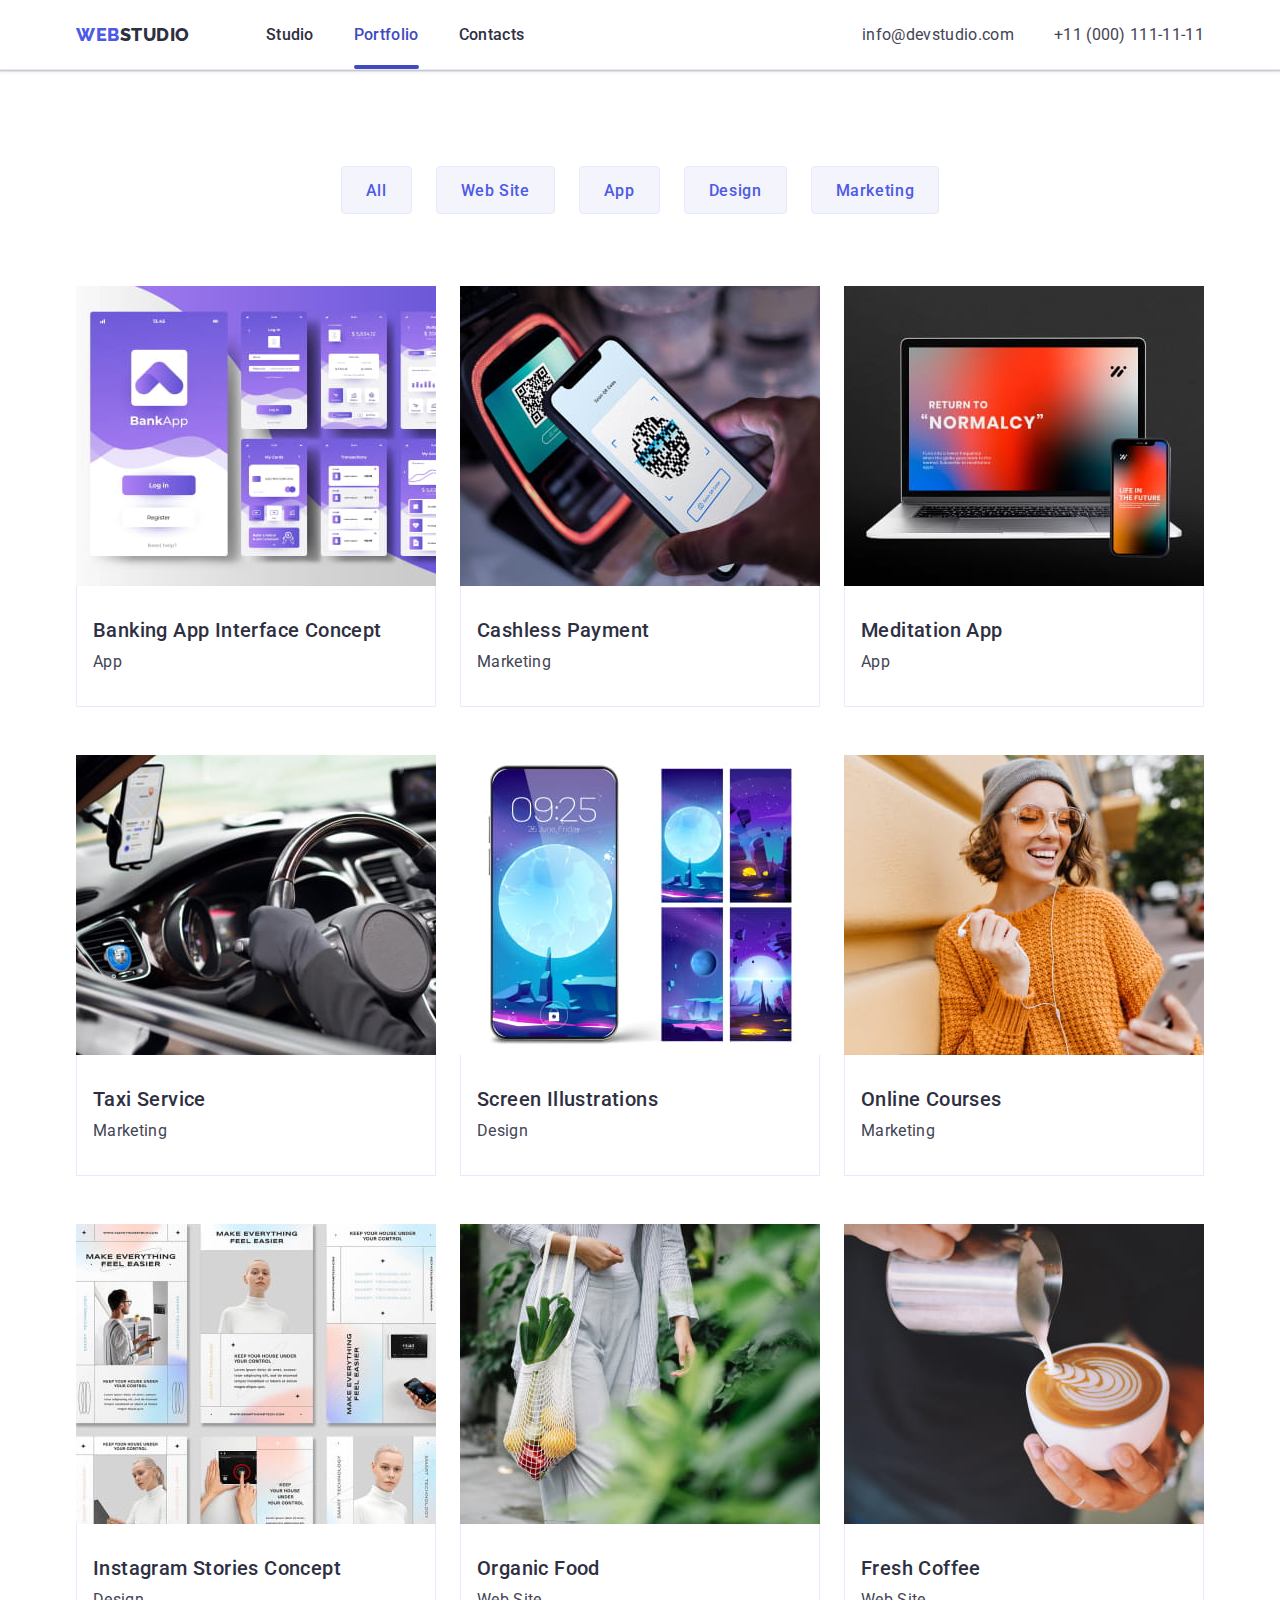
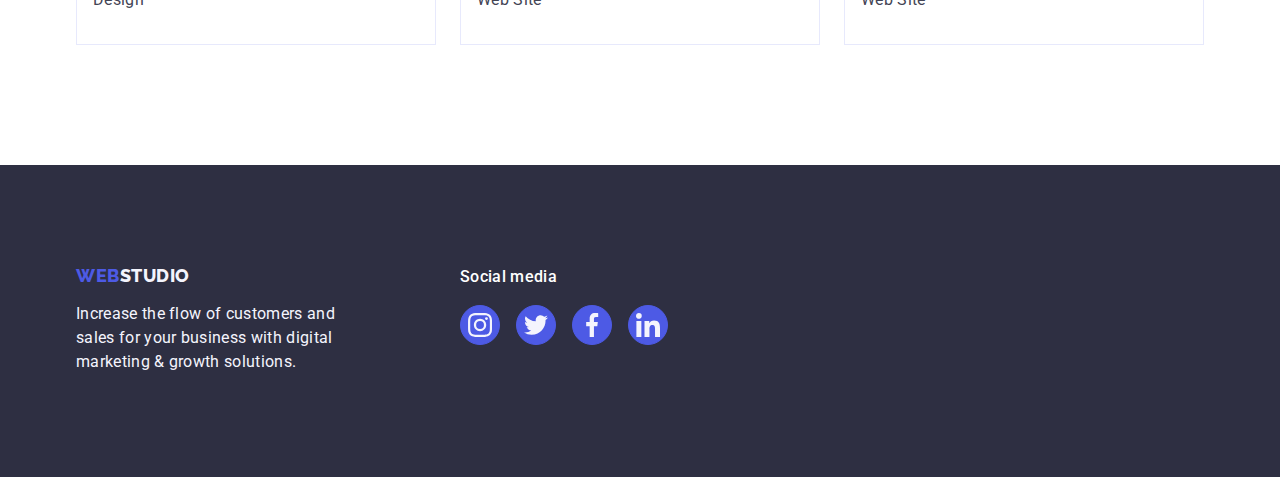
==== portfolio.html @ 57dfdc65 "Initial commit" ====
<!DOCTYPE html>
<html lang="en">
  <head>
    <meta charset="UTF-8" />
    <meta http-equiv="X-UA-Compatible" content="IE=edge" />
    <meta name="viewport" content="width=device-width, initial-scale=1.0" />
    <title>Portfolio page</title>
    <!-- Fonts -->
    <link rel="preconnect" href="https://fonts.googleapis.com" />
    <link rel="preconnect" href="https://fonts.gstatic.com" crossorigin />
    <link
      href="https://fonts.googleapis.com/css2?family=Raleway:ital,wght@0,800;1,800&family=Roboto:ital,wght@0,400;0,500;0,700;1,400;1,500;1,700&display=swap"
      rel="stylesheet"
    />
    <!-- Normalize -->
    <link
      href="https://cdn.jsdelivr.net/npm/modern-normalize@2.0.0/modern-normalize.min.css"
      rel="stylesheet"
    />
    <!-- Custom styles -->
    <link rel="stylesheet" href="./css/styles.css" />
  </head>
  <body>
    <!--Heder section-->
    <header class="header">
      <div class="header-container container">
        <nav class="header-nav">
          <a class="header-logo link" href="./index.html">
            Web<span class="header-logo-studio">Studio</span></a
          >
          <ul class="header-list list">
            <li class="header-item">
              <a class="header-link link" href="./index.html">Studio</a>
            </li>
            <li class="header-item">
              <a class="header-link link active folio" href="./portfolio.html"
                >Portfolio</a
              >
            </li>
            <li class="header-item">
              <a class="header-link link" href="">Contacts</a>
            </li>
          </ul>
        </nav>
        <address class="address">
          <ul class="heder-address-list list">
            <li>
              <a
                class="header-address-link link"
                href="mailto:info@devstudio.com"
                >info@devstudio.com</a
              >
            </li>
            <li>
              <a class="header-address-link link" href="tel:+110001111111"
                >+11 (000) 111-11-11</a
              >
            </li>
          </ul>
        </address>
      </div>
    </header>
    <!--Main block-->
    <!--Portfolio-->
    <main>
      <section id="folio" class="section portfolio">
        <div class="container">
          <h1 class="visually-hidden">Portfolio</h1>
          <ul class="portfolio-list-btn list">
            <li class="portfolio-btn-item">
              <button class="portfolio-btn" type="button">All</button>
            </li>
            <li class="portfolio-btn-item">
              <button class="portfolio-btn" type="button">Web Site</button>
            </li>
            <li class="portfolio-btn-item">
              <button class="portfolio-btn" type="button">App</button>
            </li>
            <li class="portfolio-btn-item">
              <button class="portfolio-btn" type="button">Design</button>
            </li>
            <li class="portfolio-btn-item">
              <button class="portfolio-btn" type="button">Marketing</button>
            </li>
          </ul>
          <ul class="portfolio-list list">
            <li class="portfolio-list-item">
              <a class="portfolio-link link" href="">
                <div class="portfolio-overlay">
                  <img
                    src="./images/portfolio/img1.jpg"
                    alt="Website"
                    width="360"
                  />
                  <p class="overlay-label">
                    14 Stylish and User-Friendly App Design Concepts · Task
                    Manager App · Calorie Tracker App · Exotic Fruit Ecommerce
                    App · Cloud Storage App
                  </p>
                </div>
                <div class="portfolio-content">
                  <h2 class="portfolio-title">Banking App Interface Concept</h2>
                  <p class="portfolio-item">App</p>
                </div>
              </a>
            </li>
            <li class="portfolio-list-item">
              <a class="portfolio-link link" href="">
                <div class="portfolio-overlay">
                  <img
                    src="./images/portfolio/img2.jpg"
                    alt="Mobile phone"
                    width="360"
                  />
                  <p class="overlay-label">
                    14 Stylish and User-Friendly App Design Concepts · Task
                    Manager App · Calorie Tracker App · Exotic Fruit Ecommerce
                    App · Cloud Storage App
                  </p>
                </div>
                <div class="portfolio-content">
                  <h2 class="portfolio-title">Cashless Payment</h2>
                  <p class="portfolio-item">Marketing</p>
                </div>
              </a>
            </li>
            <li class="portfolio-list-item">
              <a class="portfolio-link link" href="">
                <div class="portfolio-overlay">
                  <img
                    src="./images/portfolio/img3.jpg"
                    alt="Notebook"
                    width="360"
                  />
                  <p class="overlay-label">
                    14 Stylish and User-Friendly App Design Concepts · Task
                    Manager App · Calorie Tracker App · Exotic Fruit Ecommerce
                    App · Cloud Storage App
                  </p>
                </div>
                <div class="portfolio-content">
                  <h2 class="portfolio-title">Meditation App</h2>
                  <p class="portfolio-item">App</p>
                </div>
              </a>
            </li>
            <li class="portfolio-list-item">
              <a class="portfolio-link link" href="">
                <div class="portfolio-overlay">
                  <img
                    src="./images/portfolio/img4.jpg"
                    alt="Car Taxi"
                    width="360"
                  />
                  <p class="overlay-label">
                    14 Stylish and User-Friendly App Design Concepts · Task
                    Manager App · Calorie Tracker App · Exotic Fruit Ecommerce
                    App · Cloud Storage App
                  </p>
                </div>
                <div class="portfolio-content">
                  <h2 class="portfolio-title">Taxi Service</h2>
                  <p class="portfolio-item">Marketing</p>
                </div>
              </a>
            </li>
            <li class="portfolio-list-item">
              <a class="portfolio-link link" href="">
                <div class="portfolio-overlay">
                  <img
                    src="./images/portfolio/img5.jpg"
                    alt="Design phone"
                    width="360"
                  />
                  <p class="overlay-label">
                    14 Stylish and User-Friendly App Design Concepts · Task
                    Manager App · Calorie Tracker App · Exotic Fruit Ecommerce
                    App · Cloud Storage App
                  </p>
                </div>
                <div class="portfolio-content">
                  <h2 class="portfolio-title">Screen Illustrations</h2>
                  <p class="portfolio-item">Design</p>
                </div>
              </a>
            </li>
            <li class="portfolio-list-item">
              <a class="portfolio-link link" href="">
                <div class="portfolio-overlay">
                  <img
                    src="./images/portfolio/img6.jpg"
                    alt="The girl laughs"
                    width="360"
                  />
                  <p class="overlay-label">
                    14 Stylish and User-Friendly App Design Concepts · Task
                    Manager App · Calorie Tracker App · Exotic Fruit Ecommerce
                    App · Cloud Storage App
                  </p>
                </div>
                <div class="portfolio-content">
                  <h2 class="portfolio-title">Online Courses</h2>
                  <p class="portfolio-item">Marketing</p>
                </div>
              </a>
            </li>
            <li class="portfolio-list-item">
              <a class="portfolio-link link" href="">
                <div class="portfolio-overlay">
                  <img
                    src="./images/portfolio/img7.jpg"
                    alt="Instagram page"
                    width="360"
                  />
                  <p class="overlay-label">
                    14 Stylish and User-Friendly App Design Concepts · Task
                    Manager App · Calorie Tracker App · Exotic Fruit Ecommerce
                    App · Cloud Storage App
                  </p>
                </div>
                <div class="portfolio-content">
                  <h2 class="portfolio-title">Instagram Stories Concept</h2>
                  <p class="portfolio-item">Design</p>
                </div>
              </a>
            </li>
            <li class="portfolio-list-item">
              <a class="portfolio-link link" href="">
                <div class="portfolio-overlay">
                  <img
                    src="./images/portfolio/img8.jpg"
                    alt="Woman with groceries"
                    width="360"
                  />
                  <p class="overlay-label">
                    14 Stylish and User-Friendly App Design Concepts · Task
                    Manager App · Calorie Tracker App · Exotic Fruit Ecommerce
                    App · Cloud Storage App
                  </p>
                </div>
                <div class="portfolio-content">
                  <h2 class="portfolio-title">Organic Food</h2>
                  <p class="portfolio-item">Web Site</p>
                </div>
              </a>
            </li>
            <li class="portfolio-list-item">
              <a class="portfolio-link link" href="">
                <div class="portfolio-overlay">
                  <img
                    src="./images/portfolio/img9.jpg"
                    alt="A cup of coffee"
                    width="360"
                  />
                  <p class="overlay-label">
                    14 Stylish and User-Friendly App Design Concepts · Task
                    Manager App · Calorie Tracker App · Exotic Fruit Ecommerce
                    App · Cloud Storage App
                  </p>
                </div>
                <div class="portfolio-content">
                  <h2 class="portfolio-title">Fresh Coffee</h2>
                  <p class="portfolio-item">Web Site</p>
                </div>
              </a>
            </li>
          </ul>
        </div>
      </section>
    </main>
    <!--Footer section-->
    <footer class="section footer">
      <div class="footer-container container">
        <div class="footer-logo-list">
          <a class="footer-logo link" href="./index.html"
            >Web<span class="footer-logo-studio">Studio</span></a
          >
          <p class="footer-list">
            Increase the flow of customers and sales for your business with
            digital marketing & growth solutions.
          </p>
        </div>
        <div class="media-container">
          <p class="media-title">Social media</p>
          <ul class="media-list">
            <li class="media-list-item">
              <a
                class="media-link"
                href="https://www.instagram.com"
                aria-label="instagram"
              >
                <svg class="media-icon" width="24" height="24">
                  <use href="./images/icons.svg#icon-instagram"></use>
                </svg>
              </a>
            </li>
            <li class="media-list-item">
              <a
                class="media-link"
                href="https://www.twitter.com"
                aria-label="twitter"
              >
                <svg class="media-icon" width="24" height="24">
                  <use href="./images/icons.svg#icon-twitter"></use>
                </svg>
              </a>
            </li>
            <li class="media-list-item">
              <a
                class="media-link"
                href="https://www.facebook.com"
                aria-label="facebook"
              >
                <svg class="media-icon" width="24" height="24">
                  <use href="./images/icons.svg#icon-facebook"></use>
                </svg>
              </a>
            </li>
            <li class="media-list-item">
              <a
                class="media-link"
                href="https://www.linkedin.com"
                aria-label="linkedin"
              >
                <svg class="media-icon" width="24" height="24">
                  <use href="./images/icons.svg#icon-linkedin"></use>
                </svg>
              </a>
            </li>
          </ul>
        </div>
      </div>
    </footer>
  </body>
</html>
---- css/styles.css ----
/* Common styles */
body {
  font-family: Roboto, sans-serif;
  color: #434455;
  background-color: #ffffff;
}
:root {
  --page-color: #ffffff;
  --logo-color: #4d5ae5;
  --hero-background: #2e2f42;
  --logo-background-light: #f4f4fd;
  --border-light-color: #e7e9fc;
}
/* Reset */
h1,
h2,
h3,
h4,
h5,
h6,
p {
  margin: 0;
}
img {
  display: block;
  max-width: 100%;
  height: auto;
}
.list,
ul,
ol {
  list-style: none;
  text-decoration: none;
  margin: 0;
  padding: 0;
}
.link,
a {
  text-decoration: none;
  color: currentColor;
}
.btn,
button {
  font-family: inherit;
  cursor: pointer;
}
.heder-address-list {
  font-style: normal;
}
/* Base styles */
.container {
  width: 1158px;
  height: 100%;
  margin-left: auto;
  margin-right: auto;
  padding-left: 15px;
  padding-right: 15px;
}
/* Section styles */
/* Header styles */
.header-container {
  display: flex;
  align-items: center;
  justify-content: space-between;
}
.header {
  border-bottom: 1px solid #e7e9fc;
  box-shadow: 0px 1px 6px 0px rgba(46, 47, 66, 0.08),
    0px 1px 1px 0px rgba(46, 47, 66, 0.16),
    0px 2px 1px 0px rgba(46, 47, 66, 0.08);
}
.header-nav {
  display: flex;
  align-items: center;
}
.header-logo {
  padding: 24px 0;
  display: flex;
  align-items: center;
  margin-right: 76px;
  font-family: Raleway, sans-serif;
  font-weight: 800;
  font-size: 18px;
  line-height: 1.17;
  letter-spacing: 0.03em;
  text-transform: uppercase;
  text-decoration: none;
  color: #4d5ae5;
}
.header-logo-studio {
  color: #2e2f42;
}

.header-list {
  display: flex;
  align-items: center;
  gap: 40px;
}
.header-link {
  position: relative;
  padding: 24px 0;
  font-weight: 500;
  font-size: 16px;
  line-height: 1.5;
  letter-spacing: 0.02em;
  text-decoration: none;
  color: #2e2f42;
  transition: background-color 250ms cubic-bezier(0.4, 0, 0.2, 1);
}
.header-link.active::after {
  content: "";
  position: absolute;
  left: 0;
  display: block;
  width: 100%;
  height: 4px;
  background-color: #404bbf;
  border-radius: 2px;
  bottom: -1px;
}
.header-link:hover,
.header-link:focus {
  color: #404bbf;
}
.address {
  font-style: normal;
}
.heder-address-list {
  display: flex;
  align-items: center;
  gap: 40px;
}
.header-address-link {
  padding: 24px 0;
  font-weight: 400;
  font-size: 16px;
  line-height: 1.5;
  letter-spacing: 0.02em;
  font-style: normal;
  color: #434455;
  transition: color 250ms cubic-bezier(0.4, 0, 0.2, 1);
}
.header-address-link:hover,
.header-address-link:focus {
  color: #404bbf;
}
.studio {
  color: #404bbf;
  transition: color 250ms cubic-bezier(0.4, 0, 0.2, 1);
}
.folio {
  color: #404bbf;
  transition: color 250ms cubic-bezier(0.4, 0, 0.2, 1);
}
/* Hero styles */
.container-hero {
  display: flex;
  justify-content: center;
  flex-direction: column;
  align-items: center;
}
.hero {
  background: #2e2f42;
  max-width: 1440px;
  margin: 0 auto;
  background-image: linear-gradient(
      rgba(46, 47, 66, 0.7),
      rgba(46, 47, 66, 0.7)
    ),
    url(../images/section2/people-office.jpg);
  background-repeat: no-repeat;
  background-position: center;
  background-size: cover;
  padding: 188px 0;
}
.hero-title {
  /* background-color: #2e2f42; */
  max-width: 496px;
  font-weight: 700;
  font-size: 56px;
  line-height: 1.07;
  letter-spacing: 0.02em;
  text-align: center;
  color: #ffffff;
}
.hero-btn {
  padding: 0;
  border: none;
  border-radius: 4px;
  min-width: 169px;
  height: 56px;
  margin-top: 48px;
  font-weight: 500;
  font-size: 16px;
  line-height: 1.5;
  letter-spacing: 0.04em;
  color: #ffffff;
  background-color: #4d5ae5;
  transition: background-color 250ms cubic-bezier(0.4, 0, 0.2, 1);
}
.hero-btn:hover,
.hero-btn:focus {
  background-color: #404bbf;
  border: none;
}
/* Description styles  */
.visually-hidden {
}
.description {
  padding: 120px 0;
}
.description-list {
  display: flex;
  gap: 24px;
}
.description-list-item {
  width: calc((100%-3 * 24px) / 4);
  justify-content: space-between;
}
.description-item {
  font-weight: 400;
  font-size: 16px;
  line-height: 1.5;
  letter-spacing: 0.02em;
  color: #434455;
}
.description-title {
  margin-bottom: 8px;
  font-weight: 500;
  font-size: 20px;
  line-height: 1.2;
  letter-spacing: 0.02em;
  color: #2e2f42;
}
.svg-icon {
  display: flex;
  justify-content: center;
  align-items: center;
  width: 264px;
  height: 112px;
  background-color: #f4f4fd;
  margin-bottom: 8px;
  border-radius: 4px;
}

.features-item {
  display: flex;
  justify-content: center;
  align-items: center;
  width: 264px;
  height: 112px;
  background-color: #f4f4fd;
  margin-bottom: 8px;
}
/* What Are We Doing */
.whatdoing {
  padding-bottom: 120px;
}
.whatdoing-list {
  display: flex;
  gap: 24px;
}
.what-title-item {
  margin-bottom: 72px;
  font-weight: 700;
  font-size: 36px;
  line-height: 1.11;
  letter-spacing: 0.02em;
  text-align: center;
  text-transform: capitalize;
  color: #2e2f42;
}
.whatdoing-list-item {
  width: calc((100% - 48px) / 3);
}
/* Team styles  */
.people {
  display: flex;
  gap: 24px;
}
.container-team {
}
.team {
  padding: 120px 0;
  background: #f4f4fd;
}
.team-title {
  /* margin-top: 32px; */
  margin-bottom: 8px;
  text-align: center;
  font-weight: 500;
  font-size: 20px;
  line-height: 1.2;
  letter-spacing: 0.02em;
  color: #2e2f42;
  background: #ffffff;
}
.team-title-item {
  margin-bottom: 72px;
  font-weight: 700;
  font-size: 36px;
  line-height: 1.11;
  letter-spacing: 0.02em;
  text-align: center;
  text-transform: capitalize;
  color: #2e2f42;
}
.team-list {
  margin-bottom: 8px;
  text-align: center;
  font-weight: 400;
  font-size: 16px;
  line-height: 1.5;
  letter-spacing: 0.02em;
  color: #434455;
  background-color: #ffffff;
}
.team-item {
  border-radius: 0px 0px 4px 4px;
  width: calc((100% - 72px) / 4);
  background-color: #ffffff;
  box-shadow: 0px 1px 6px rgba(46, 47, 66, 0.08),
    0px 1px 1px rgba(46, 47, 66, 0.16), 0px 2px 1px rgba(46, 47, 66, 0.08);
}
.team-content {
  padding: 32px 16px 0 16px;
}
.ourteam-container {
  padding: 32px 0;
}
.ourteam-link {
  display: flex;
  justify-content: center;
  align-items: center;
  width: 100%;
  height: 100%;
  border: 1px solid var(--logo-color);
  border-radius: 50%;
  background-color: #4d5ae5;
  transition: background-color 250ms cubic-bezier(0.4, 0, 0.2, 1);
}
.ourteam-link:hover,
.ourteam-link:focus {
  background-color: #404bbf;
}

.ourteam-list {
  display: flex;
  justify-content: center;
  gap: 24px;
  /* padding-bottom: 32px; */
}
.ourteam-item {
  width: 40px;
  height: 40px;
}
.ourteam-icon {
  fill: #f4f4fd;
}
/* Footer styles */
.footer-container {
  display: flex;
  align-items: baseline;
}
.container-footer {
  display: flex;
  flex-direction: column;
}
.footer {
  height: 312px;
  padding-top: 100px;
  padding-bottom: 100px;
  background-color: #2e2f42;
}
.footer-logo {
  display: inline-block;
  margin-bottom: 16px;
  font-family: Raleway, sans-serif;
  font-weight: 800;
  font-size: 18px;
  line-height: 1.17;
  letter-spacing: 0.03em;
  text-transform: uppercase;
  color: #4d5ae5;
}
.footer-logo-list {
  margin-right: 120px;
}
.footer-logo-studio {
  color: #f4f4fd;
}
.footer-list {
  width: 264px;
  height: 72px;
  font-weight: 400;
  font-size: 16px;
  line-height: 1.5;
  letter-spacing: 0.02em;
  color: #f4f4fd;
}
.media-link {
  display: flex;
  justify-content: center;
  align-items: center;
  width: 40px;
  height: 40px;
  border: 1px solid var(--logo-color);
  border-radius: 50%;
  background-color: #4d5ae5;
  transition: background-color 250ms cubic-bezier(0.4, 0, 0.2, 1);
}
.media-link:hover,
.media-link:focus {
  background-color: #31d0aa;
}
.media-title {
  margin-bottom: 16px;
  font-weight: 500;
  font-size: 16px;
  line-height: 1.5;
  letter-spacing: 0.02em;
  color: var(--page-color);
}
.media-list {
  display: flex;
  gap: 16px;
}
.media-icon {
  fill: var(--logo-background-light);
}
.media-list-item {
}
/* Portfolio style */
.portfolio {
  padding: 96px 0 120px 0;
}
.portfolio-btn {
  border: 1px solid var(--border-light-color);
  border-radius: 4px;
  padding: 12px 24px;
  height: 48px;
  font-weight: 500;
  font-size: 16px;
  line-height: 1.5;
  letter-spacing: 0.04em;
  color: #4d5ae5;
  background-color: #f4f4fd;
  transition: background-color 250ms cubic-bezier(0.4, 0, 0.2, 1);
  transition: color 250ms cubic-bezier(0.4, 0, 0.2, 1);
  transition: border 250ms cubic-bezier(0.4, 0, 0.2, 1);
  transition: color 250ms cubic-bezier(0.4, 0, 0.2, 1),
    background-color 250ms cubic-bezier(0.4, 0, 0.2, 1),
    border-color 250ms cubic-bezier(0.4, 0, 0.2, 1),
    box-shadow 250ms cubic-bezier(0.4, 0, 0.2, 1);
}
.portfolio-btn:hover,
.portfolio-btn:focus {
  border: 1px solid transparent;
  color: #ffffff;
  background-color: #404bbf;
  box-shadow: 0px 3px 1px rgba(0, 0, 0, 0.1), 0px 2px 1px rgba(0, 0, 0, 0.08),
    0px 2px 2px rgba(0, 0, 0, 0.12);
}
.portfolio-btn-item {
  transition: color 250ms cubic-bezier(0.4, 0, 0.2, 1),
    background-color 250ms cubic-bezier(0.4, 0, 0.2, 1),
    border-color 250ms cubic-bezier(0.4, 0, 0.2, 1),
    box-shadow 250ms cubic-bezier(0.4, 0, 0.2, 1);
}
.portfolio-title {
  margin-bottom: 8px;
  font-weight: 500;
  font-size: 20px;
  line-height: 1.2;
  letter-spacing: 0.02em;
  color: #2e2f42;
}
.portfolio-item {
  font-weight: 400;
  font-size: 16px;
  line-height: 1.5;
  letter-spacing: 0.02em;
  color: #434455;
}
.portfolio-list-btn {
  margin-bottom: 72px;
  display: flex;
  gap: 24px;
  justify-content: center;
}
.portfolio-list {
  display: flex;
  flex-wrap: wrap;
  column-gap: 24px;
  row-gap: 48px;
}
.portfolio-list-item {
  width: calc((100% - 48px) / 3);
  margin: 0;
}
.portfolio-link {
  display: block;
  transition: box-shadow 250ms cubic-bezier(0.4, 0, 0.2, 1);
}
.portfolio-link:hover {
  box-shadow: 0px 1px 6px rgba(46, 47, 66, 0.08),
    0px 1px 1px rgba(46, 47, 66, 0.16), 0px 2px 1px rgba(46, 47, 66, 0.08);
}
.portfolio-content {
  padding: 32px 16px;
  border: 1px solid #e7e9fc;
  border-top: none;
}
.visually-hidden {
  position: absolute;
  width: 1px;
  height: 1px;
  margin: -1px;
  border: 0;
  padding: 0;
  white-space: nowrap;
  clip-path: inset(100%);
  clip: rect(0 0 0 0);
  overflow: hidden;
}
/* Overlay text */
.portfolio-overlay {
  position: relative;
  overflow: hidden;
}

.portfolio-content {
}
.portfolio-title {
}
.portfolio-item {
}
.overlay-label {
  position: absolute;
  transform: translateY(100%);
  transition: transform 250ms ease-in-out;
  top: 0;
  left: 0;
  width: 100%;
  height: 100%;
  padding: 40px 32px;
  font-size: 16px;
  line-height: 1.5;
  letter-spacing: 0.02em;
  color: var(--cloud, #f4f4fd);
  background-color: #4d5ae5;
  transition: transform 250ms cubic-bezier(0.4, 0, 0.2, 1);
}
.portfolio-link:hover .overlay-label {
  transform: translateY(0);
}
.overlay-label .active {
  background-color: #4d5ae5;
  width: 360px;
  height: 300px;
  flex-shrink: 0;
}
/* Clients */
.clients-section {
  padding-top: 120px;
  padding-bottom: 120px;
}
.clients-list {
  display: flex;
  justify-content: center;
  gap: 24px;
}
.clients-item {
}
.clients-link {
  display: flex;
  justify-content: center;
  align-items: center;
  width: 168px;
  height: 88px;
  border: 1px solid #8e8f99;
  border-radius: 4px;
  color: #8e8f99;
  transition: border-color 250ms cubic-bezier(0.4, 0, 0.2, 1),
    color 250ms cubic-bezier(0.4, 0, 0.2, 1);
}
.clients-title {
  font-weight: 700;
  font-size: 36px;
  line-height: 1.11;
  letter-spacing: 0.02em;
  text-align: center;
  text-transform: capitalize;
  color: #2e2f42;
  margin-bottom: 72px;
}
.clients-section {
  padding-bottom: 120px;
}
.clients-link:hover,
.clients-link:focus {
  border-color: #404bbf;
  color: #404bbf;
}
.clients-icon {
  fill: currentColor;
}
.clients-link:hover .clients-icon {
  fill: #404bbf;
  color: #404bbf;
  border-color: #404bbf;
}
.clients-link:focus .clients-icon {
  fill: #404bbf;
  color: #404bbf;
  border-color: #404bbf;
}
/* Modal window */
.backdrop {
  position: fixed;
  top: 0;
  left: 0;
  width: 100%;
  height: 100%;
  background-color: rgba(46, 47, 66, 0.4);
  transition: opacity 250ms cubic-bezier(0.4, 0, 0.2, 1),
    visibility 250ms cubic-bezier(0.4, 0, 0.2, 1);
}
.backdrop.is-hidden {
  opacity: 0;
  visibility: hidden;
  pointer-events: none;
}
.modal {
  position: absolute;
  top: 50%;
  left: 50%;
  transform: translateX(-50%) translateY(-50%);
  width: 408px;
  min-height: 584px;
  background-color: rgba(252, 252, 252, 1);
  border-radius: 4px;
  background: var(--dairy, #fcfcfc);
  box-shadow: 0px 2px 1px 0px rgba(0, 0, 0, 0.2),
    0px 1px 3px 0px rgba(0, 0, 0, 0.12), 0px 1px 1px 0px rgba(0, 0, 0, 0.14);
  transition: transform 250ms cubic-bezier(0.4, 0, 0.2, 1);
}
.modal-btn {
  width: 24px;
  height: 24px;
  position: absolute;
  top: 24px;
  right: 24px;
  border-radius: 24px;
  border: 1px solid rgba(0, 0, 0, 0.1);
  background: var(--cornflower, #e7e9fc);
  display: flex;
  align-items: center;
  justify-content: center;
  padding: 8px;
  border-radius: 50%;
  transition: background-color 250ms cubic-bezier(0.4, 0, 0.2, 1),
    border 250ms cubic-bezier(0.4, 0, 0.2, 1);
  padding: 0;
}
.modal-btn:hover,
.modal-btn:focus {
  background-color: #404bbf;
  border: none;
  fill: #ffffff;
}
.modal-icon {
  transition: fill 250ms cubic-bezier(0.4, 0, 0.2, 1);
}
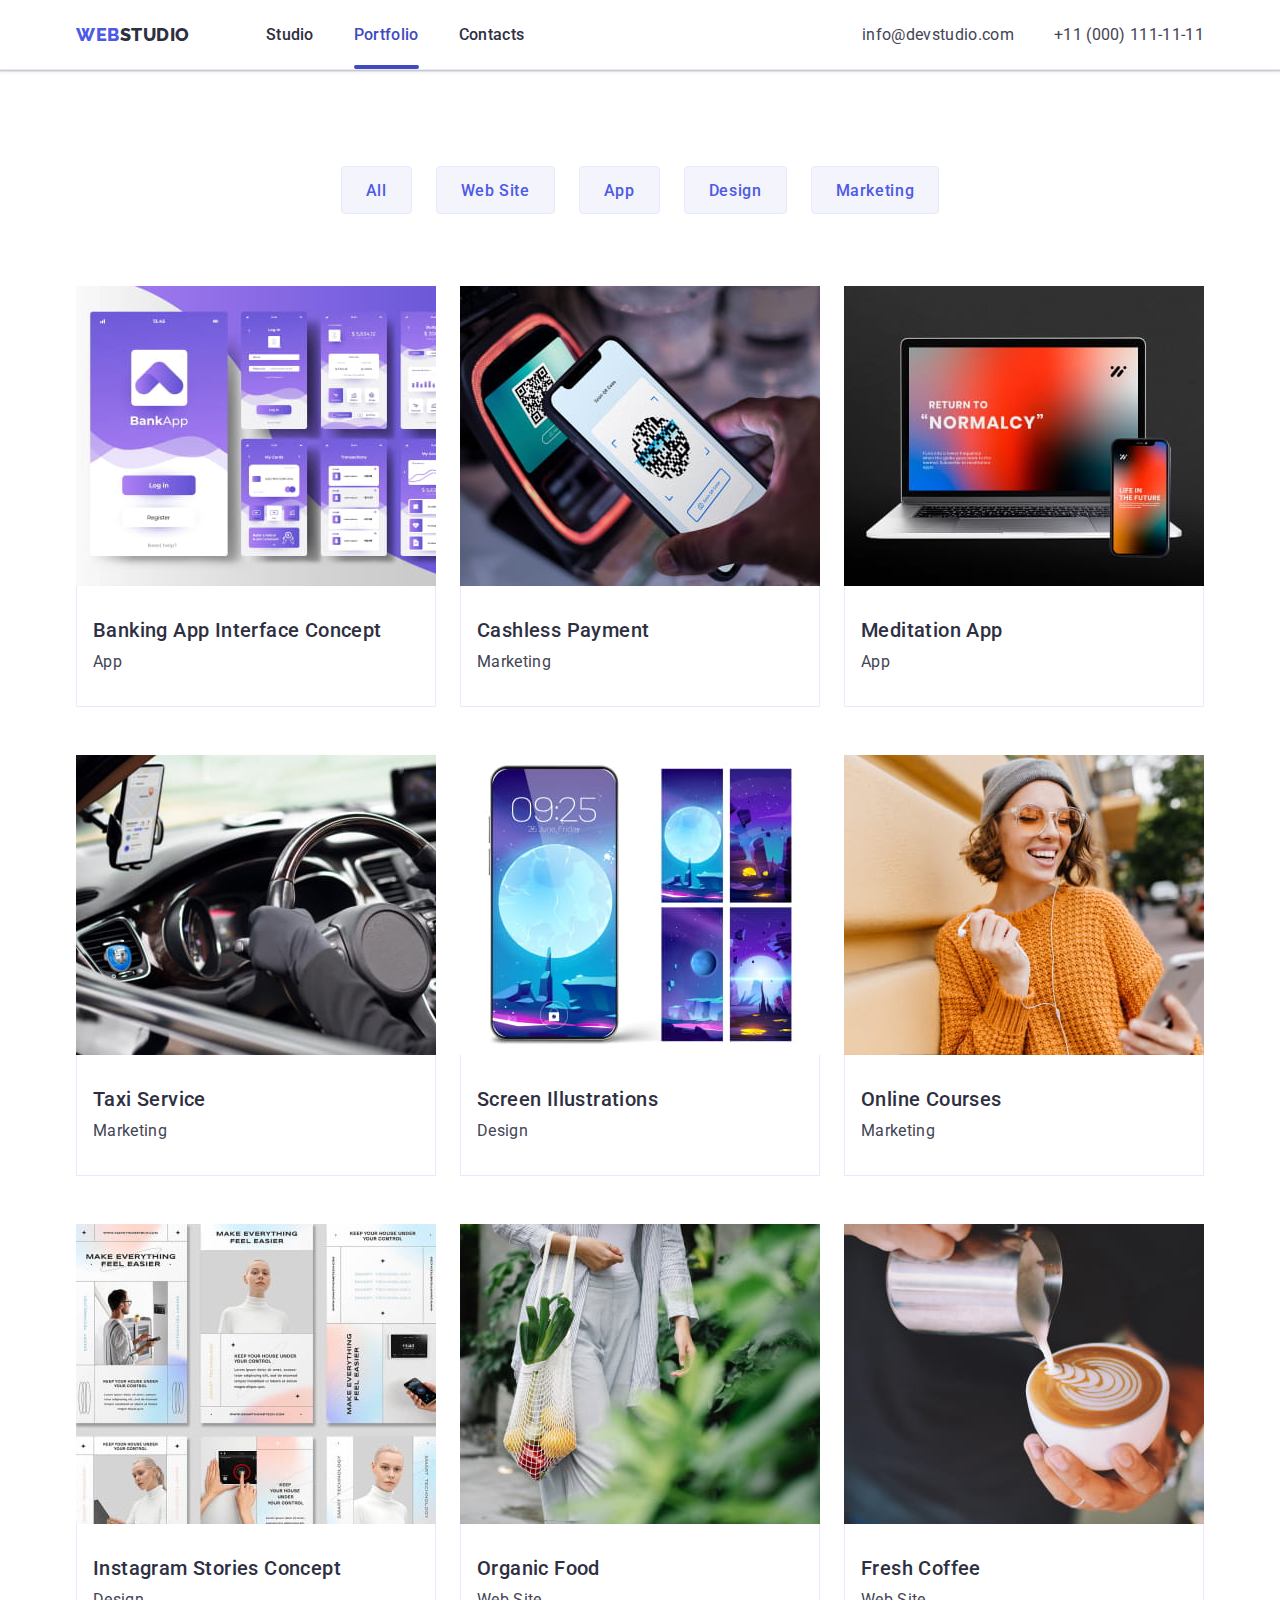
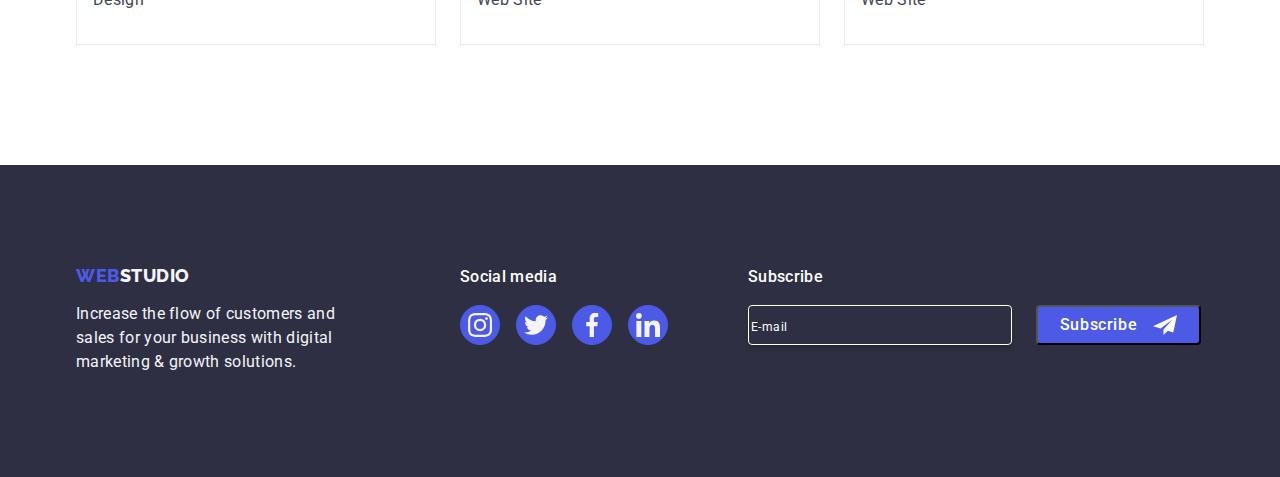
==== commit 59239e9d: "Finish" ====
--- a/portfolio.html
+++ b/portfolio.html
@@ -329,6 +329,25 @@
             </li>
           </ul>
         </div>
+        <div class="footer-subscribe">
+          <p class="footer-subscribe-list">Subscribe</p>
+          <form class="subscribe-form" name="subscribe_form">
+            <label class="subscribe-form-label">
+              <input
+                class="subscribe-form-input"
+                type="email"
+                name="subscribe_form-email"
+                placeholder="E-mail"
+              />
+              <button class="subscribe-btn" type="submit">
+                Subscribe
+                <svg class="footer-btn-icon" width="24" height="24">
+                  <use href="./images/icons.svg#icon-send"></use>
+                </svg>
+              </button>
+            </label>
+          </form>
+        </div>
       </div>
     </footer>
   </body>
--- a/css/styles.css
+++ b/css/styles.css
@@ -174,7 +174,6 @@
   padding: 188px 0;
 }
 .hero-title {
-  /* background-color: #2e2f42; */
   max-width: 496px;
   font-weight: 700;
   font-size: 56px;
@@ -285,7 +284,6 @@
   background: #f4f4fd;
 }
 .team-title {
-  /* margin-top: 32px; */
   margin-bottom: 8px;
   text-align: center;
   font-weight: 500;
@@ -348,7 +346,6 @@
   display: flex;
   justify-content: center;
   gap: 24px;
-  /* padding-bottom: 32px; */
 }
 .ourteam-item {
   width: 40px;
@@ -632,6 +629,7 @@
   pointer-events: none;
 }
 .modal {
+  padding: 0 24px 24px 24px;
   position: absolute;
   top: 50%;
   left: 50%;
@@ -672,3 +670,173 @@
 .modal-icon {
   transition: fill 250ms cubic-bezier(0.4, 0, 0.2, 1);
 }
+.modal-caption {
+  display: block;
+  margin-bottom: 16px;
+  padding-top: 72px;
+  width: 360px;
+  font-size: 16px;
+  font-weight: 500;
+  line-height: 1.5;
+  letter-spacing: 0.32px;
+  color: var(--navyblue, #2e2f42);
+  text-align: center;
+}
+.modal-form {
+}
+.modal-form-field {
+  display: block;
+  margin-bottom: 8px;
+  position: relative;
+}
+.modal-form-label {
+  display: block;
+  margin-bottom: 4px;
+  font-size: 12px;
+  font-style: normal;
+  line-height: 1.17;
+  letter-spacing: 0.48px;
+  color: var(--lightslate, #8e8f99);
+}
+.modal-form-input {
+  width: 100%;
+  height: 40px;
+  padding: 8px 38px;
+  font-size: 18px;
+  outline: transparent;
+  border-radius: 4px;
+  border: 1px solid var(--navyblue-modal, rgba(46, 47, 66, 0.4));
+}
+.modal-form-input:focus {
+  border-color: #4d5ae5;
+}
+.modal-form-icon {
+  position: absolute;
+  bottom: 8px;
+  left: 16px;
+  fill: #2e2f42;
+}
+.modal-form-input:focus + .modal-form-icon {
+  fill: #4d5ae5;
+}
+.modal-form-comment {
+  width: 100%;
+  height: 120px;
+  padding: 8px 16px;
+  resize: none;
+  outline: transparent;
+  border-radius: 4px;
+  border: 1px solid var(--navyblue-modal, rgba(46, 47, 66, 0.4));
+}
+.modal-form-comment::placeholder {
+  color: var(--navyblue-modal, rgba(46, 47, 66, 0.4));
+  font-size: 12px;
+  font-style: normal;
+  font-weight: 400;
+  line-height: 1.17;
+  letter-spacing: 0.48px;
+}
+.modal-form-comment:focus {
+  border-color: #4d5ae5;
+}
+.modal-form-agreement {
+  display: flex;
+  align-items: center;
+  margin-bottom: 24px;
+  gap: 8px;
+}
+.modal-form-checkbox {
+}
+.modal-form-custom-checkbox {
+  display: flex;
+  align-items: center;
+  justify-content: center;
+  width: 16px;
+  height: 16px;
+  border-radius: 2px;
+  border: 1px solid var(--navyblue-modal, rgba(46, 47, 66, 0.4));
+}
+.modal-form-checkbox:checked + .modal-form-custom-checkbox {
+  border-color: #4d5ae5;
+  background-color: #4d5ae5;
+}
+.modal-form-checkbox:checked
+  + .modal-form-custom-checkbox
+  > .modal-form-checkbox-icon {
+  opacity: 1;
+  transform: scale(1);
+}
+.modal-form-checkbox-icon {
+  opacity: 0;
+  transform: scale(0);
+}
+.modal-form-agreement-desc {
+  color: #8e8f99;
+  font-family: Roboto;
+  font-size: 12px;
+  font-style: normal;
+  font-weight: 400;
+  line-height: 14px;
+  letter-spacing: 0.48px;
+}
+.modal-form-link {
+  color: #4d5ae5;
+  text-decoration: underline;
+}
+.hero-btn-modal {
+  margin-left: 96px;
+}
+/* Footer-subscribe */
+.footer-subscribe {
+  padding-left: 80px;
+}
+.footer-subscribe-list {
+  margin-bottom: 16px;
+  font-weight: 500;
+  font-size: 16px;
+  line-height: 1.5;
+  letter-spacing: 0.02em;
+  color: var(--page-color);
+}
+.subscribe-form {
+}
+.subscribe-form-label {
+  display: flex;
+  gap: 24px;
+}
+.subscribe-form-input {
+  width: 264px;
+  height: 40px;
+  border-radius: 4px;
+  border: 1px solid var(--white, #fff);
+  box-shadow: 0px 4px 4px 0px rgba(0, 0, 0, 0.15);
+  background: var(--navyblue, #2e2f42);
+}
+.subscribe-btn {
+  width: 165px;
+  height: 40px;
+  border-radius: 4px;
+  background: var(--iris, #4d5ae5);
+  color: var(--white, #fff);
+  text-align: center;
+  font-size: 16px;
+  font-style: normal;
+  font-weight: 500;
+  line-height: 1.5;
+  letter-spacing: 0.64px;
+}
+.subscribe-form-input::placeholder {
+  color: var(--white, #fff);
+  font-family: Roboto;
+  font-size: 12px;
+  font-style: normal;
+  font-weight: 400;
+  line-height: 24px; /* 200% */
+  letter-spacing: 0.48px;
+}
+.subscribe-btn {
+  display: inline-flex;
+  align-items: center;
+  justify-content: center;
+  gap: 16px;
+}
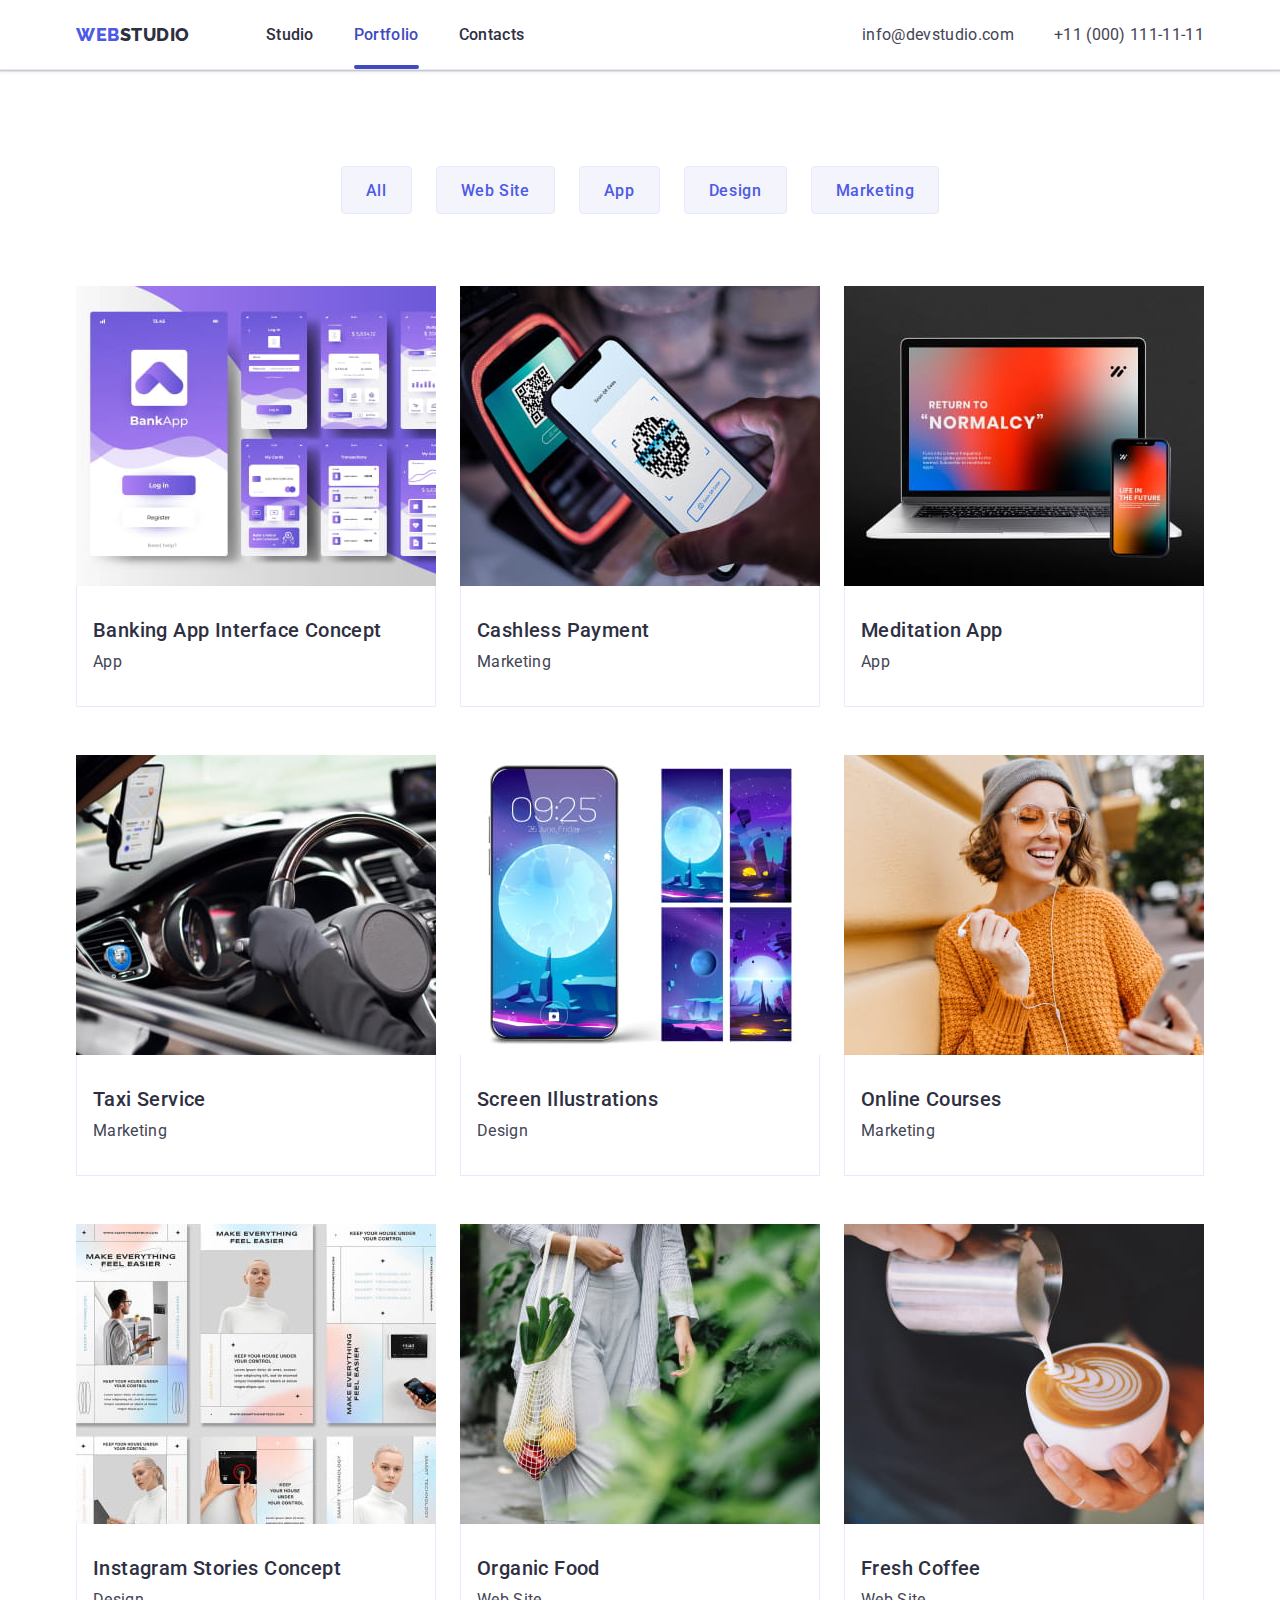
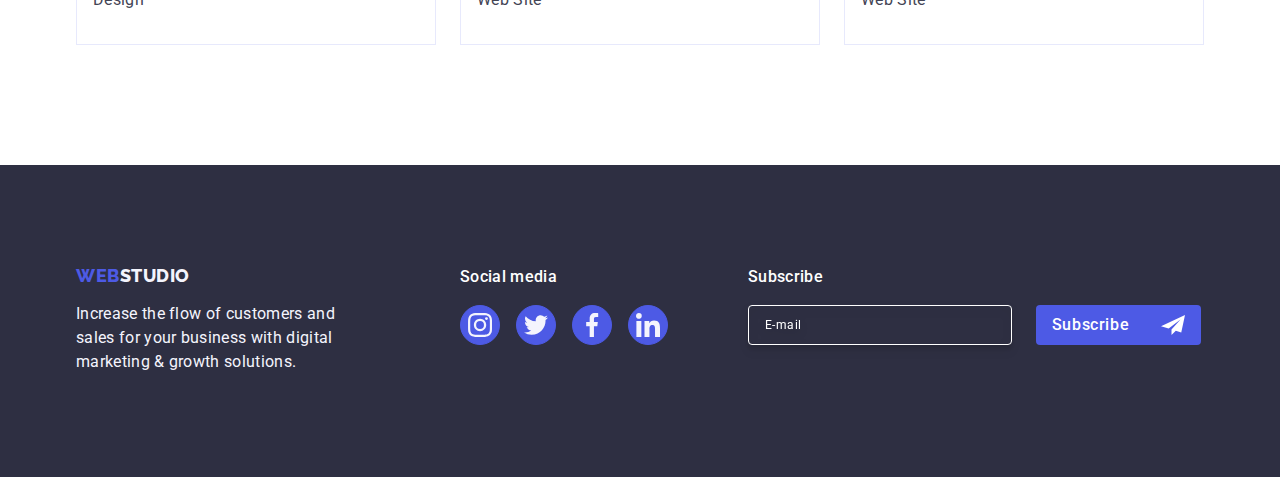
==== commit 87a381fb: "Finish" ====
--- a/portfolio.html
+++ b/portfolio.html
@@ -339,13 +339,13 @@
                 name="subscribe_form-email"
                 placeholder="E-mail"
               />
-              <button class="subscribe-btn" type="submit">
-                Subscribe
-                <svg class="footer-btn-icon" width="24" height="24">
-                  <use href="./images/icons.svg#icon-send"></use>
-                </svg>
-              </button>
             </label>
+            <button class="subscribe-btn" type="submit">
+              Subscribe
+              <svg class="footer-btn-icon" width="24" height="24">
+                <use href="./images/icons.svg#icon-send"></use>
+              </svg>
+            </button>
           </form>
         </div>
       </div>
--- a/css/styles.css
+++ b/css/styles.css
@@ -799,10 +799,10 @@
   color: var(--page-color);
 }
 .subscribe-form {
+  display: flex;
+  gap: 24px;
 }
 .subscribe-form-label {
-  display: flex;
-  gap: 24px;
 }
 .subscribe-form-input {
   width: 264px;
@@ -811,9 +811,16 @@
   border: 1px solid var(--white, #fff);
   box-shadow: 0px 4px 4px 0px rgba(0, 0, 0, 0.15);
   background: var(--navyblue, #2e2f42);
+  background-color: transparent;
+  font-size: 12px;
+  line-height: 1.5;
+  letter-spacing: 0.04em;
+  filter: drop-shadow(0px 4px 4px rgba(0, 0, 0, 0.15));
+  padding-left: 16px;
+  color: #ffffff;
 }
 .subscribe-btn {
-  width: 165px;
+  min-width: 165px;
   height: 40px;
   border-radius: 4px;
   background: var(--iris, #4d5ae5);
@@ -824,6 +831,7 @@
   font-weight: 500;
   line-height: 1.5;
   letter-spacing: 0.64px;
+  border: none;
 }
 .subscribe-form-input::placeholder {
   color: var(--white, #fff);
@@ -840,3 +848,6 @@
   justify-content: center;
   gap: 16px;
 }
+.footer-btn-icon {
+  margin-left: 16px;
+}
